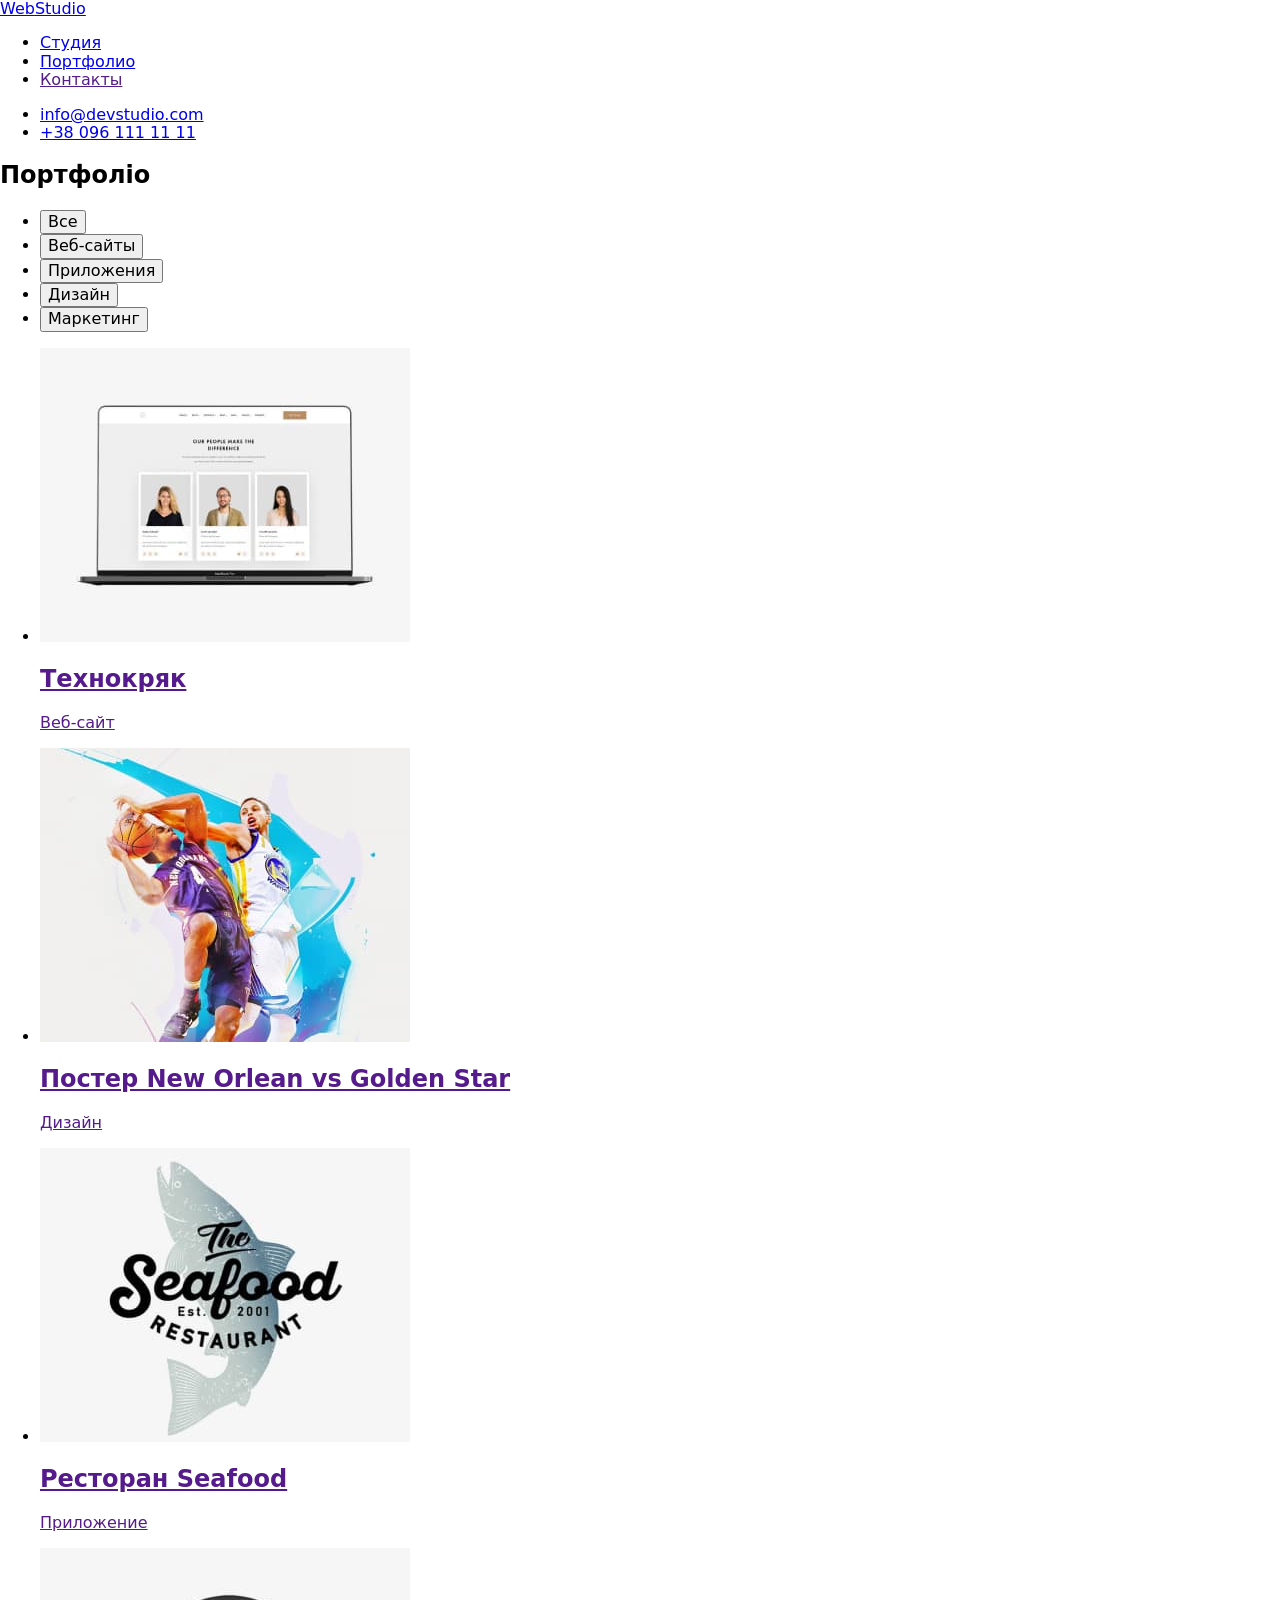
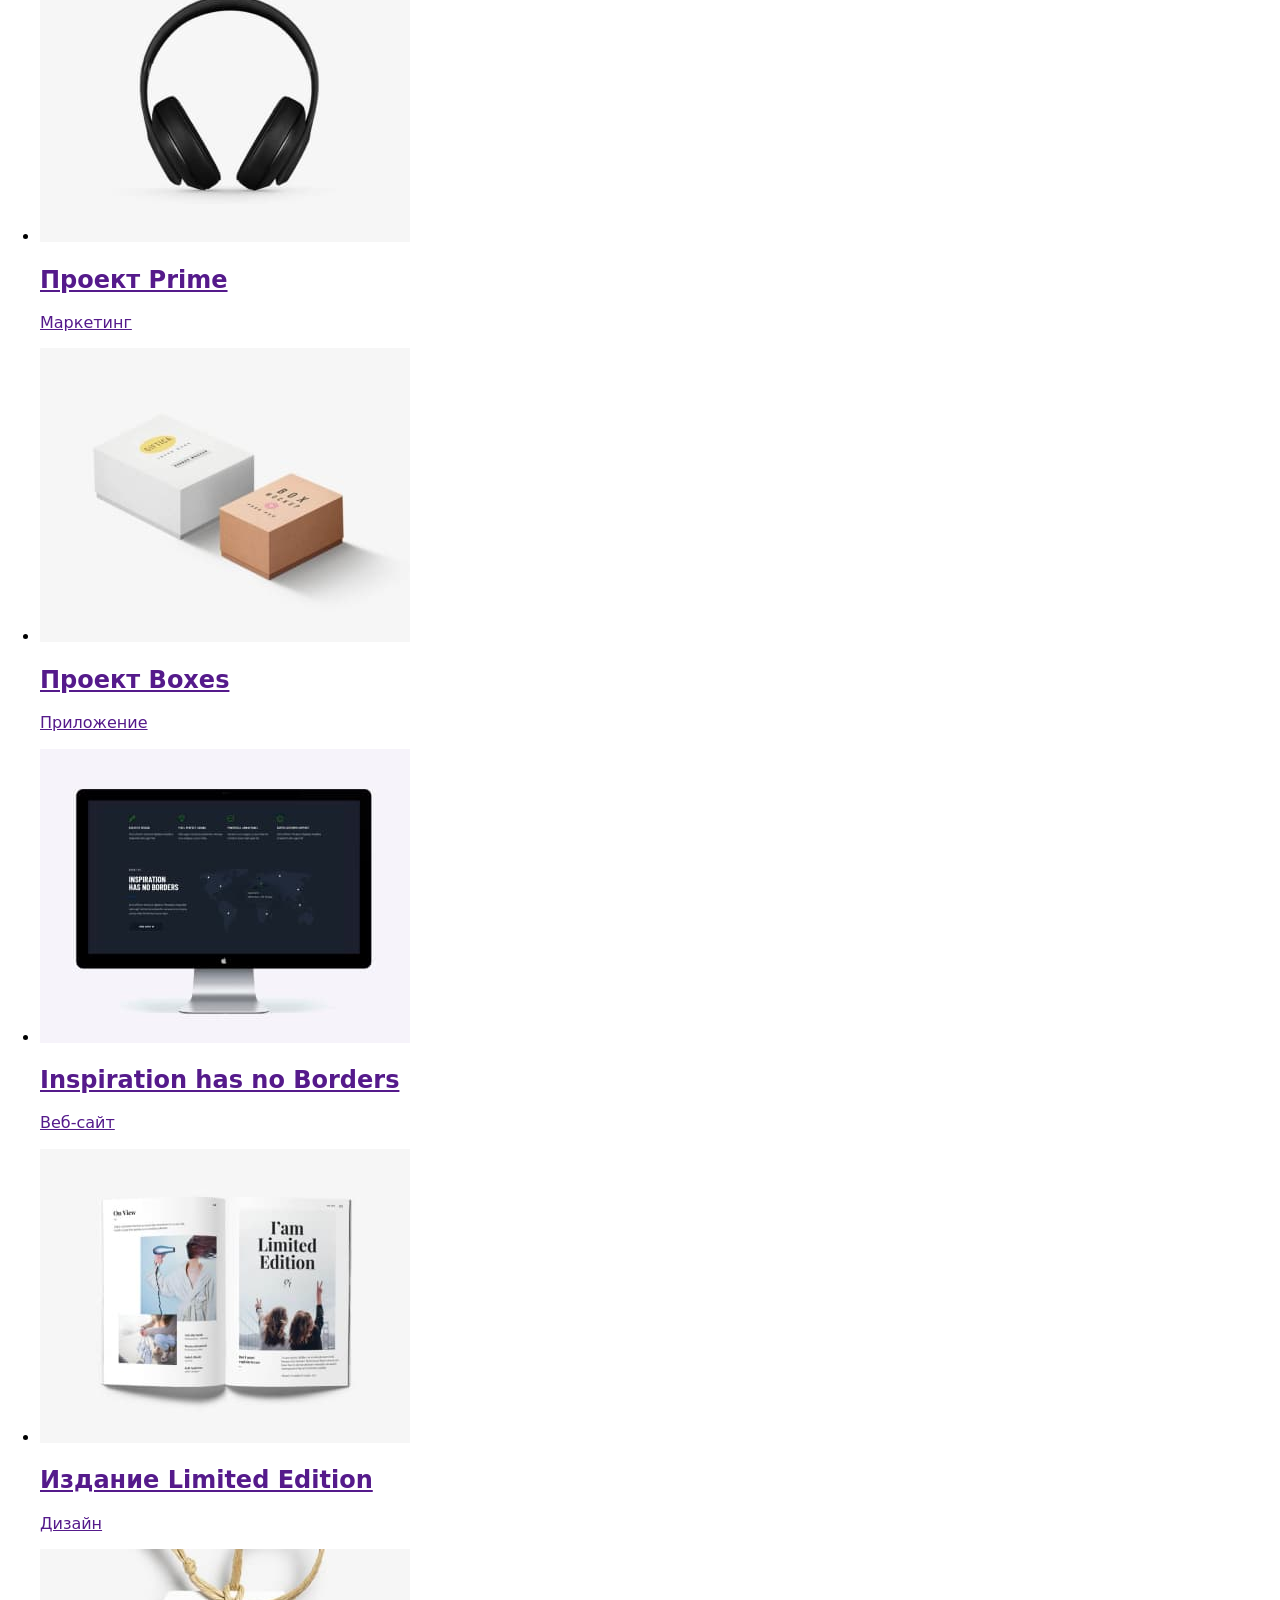
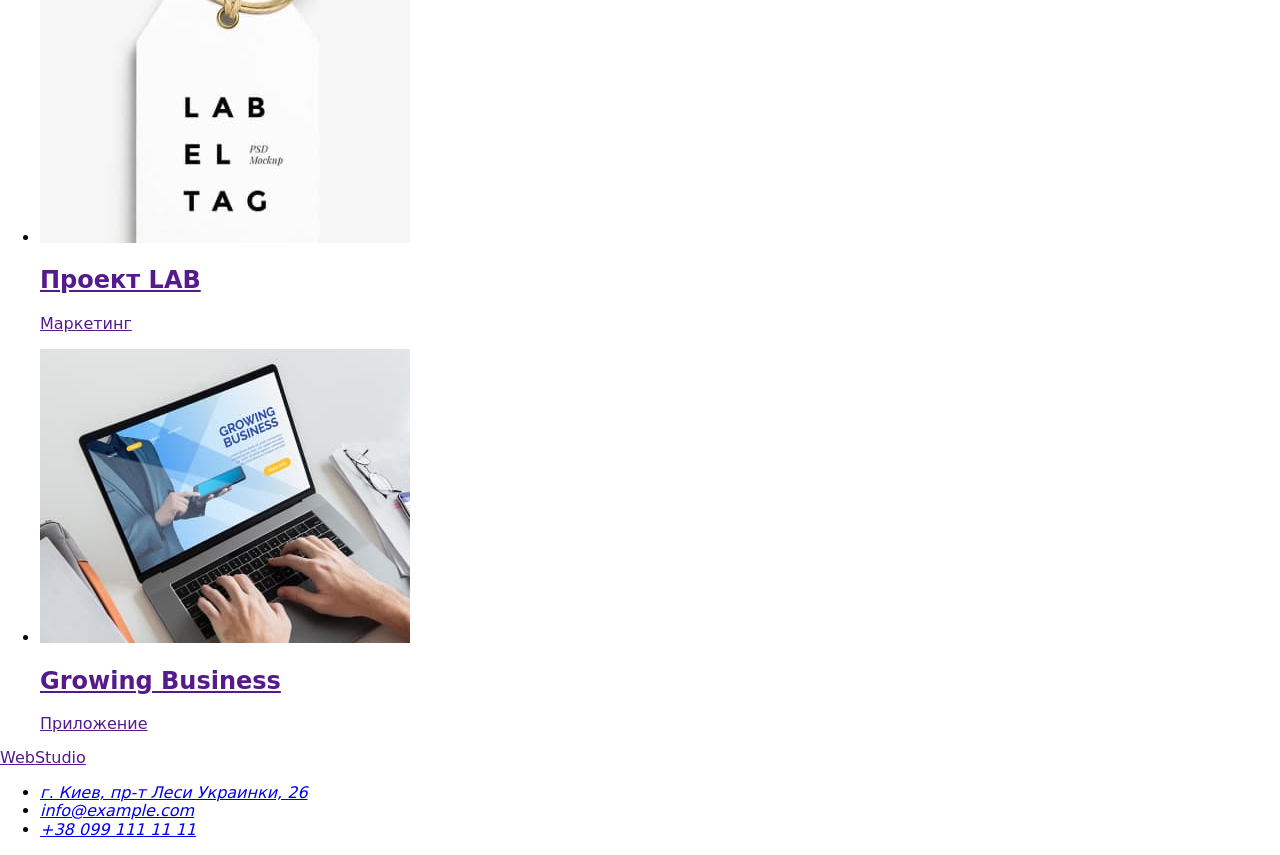
==== portfolio.html @ 5fe084c6 "html" ====
<!DOCTYPE html>
<html lang="ru">
  <head>
    <meta charset="UTF-8" />
    <meta http-equiv="X-UA-Compatible" content="IE=edge" />
    <meta name="viewport" content="width=device-width, initial-scale=1.0" />
    <link rel="preconnect" href="https://fonts.googleapis.com" />
    <link rel="preconnect" href="https://fonts.gstatic.com" crossorigin />
    <link
      href="https://fonts.googleapis.com/css2?family=Raleway:wght@700&family=Roboto:wght@400;500;700;900&display=swap"
      rel="stylesheet"
    />
    <link
      rel="stylesheet"
      href="https://cdnjs.cloudflare.com/ajax/libs/modern-normalize/1.1.0/modern-normalize.min.css"
      integrity="sha512-wpPYUAdjBVSE4KJnH1VR1HeZfpl1ub8YT/NKx4PuQ5NmX2tKuGu6U/JRp5y+Y8XG2tV+wKQpNHVUX03MfMFn9Q=="
      crossorigin="anonymous"
      referrerpolicy="no-referrer"
    />
    <title>Web Studio</title>
    <link
      rel="stylesheet"
      href="./css/styles.css
    "
    />
  </head>
  <body>
    <header class="header">
      <div class="conteiner main-nav">
        <nav class="header-navigation">
          <a href="./index.html" class="logo logo-header link"
            >Web<span class="studio">Studio </span></a
          >
          <ul class="header-list list">
            <li class="header-item">
              <a href="./index.html" class="header-link link">Студия</a>
            </li>
            <li class="header-item">
              <a href="./portfolio.html" class="header-link link current"
                >Портфолио</a
              >
            </li>
            <li class="header-item">
              <a href="" class="header-link link">Контакты</a>
            </li>
          </ul>
        </nav>
        <ul class="header-contact list">
          <li class="header-contact-item">
            <a href="mailto:info@devstudio.com" class="header-contact-link link"
              >info@devstudio.com</a
            >
          </li>
          <li class="header-contact-item">
            <a href="tel:+380961111111" class="header-contact-link link"
              >+38 096 111 11 11</a
            >
          </li>
        </ul>
      </div>
    </header>

    <main>
      <!-- Портфоліо -->
      <section class="portfolio section">
        <div class="conteiner">
          <h1 class="visually-hidden">Портфоліо</h1>
          <ul class="portfollio-list list">
            <li class="portfolio-item">
              <button class="btn" type="button">Все</button>
            </li>
            <li class="portfolio-item">
              <button class="btn" type="button">Веб-сайты</button>
            </li>
            <li class="portfolio-item">
              <button class="btn" type="button">Приложения</button>
            </li>
            <li class="portfolio-item">
              <button class="btn" type="button">Дизайн</button>
            </li>
            <li class="portfolio-item">
              <button class="btn" type="button">Маркетинг</button>
            </li>
          </ul>
          <ul class="portfolio-picture list">
            <li class="portfolio-picture-item">
              <a class="portfolio-link link" href="">
                <img
                  class="portfolio-picture"
                  src="./portfolio/img1.jpg"
                  alt=""
                />
                <div class="portfolio-conect">
                  <h2 class="portfolio-title">Технокряк</h2>
                  <p class="portfolio-text">Веб-сайт</p>
                </div>
              </a>
            </li>

            <li class="portfolio-picture-item">
              <a class="portfolio-link link" href="">
                <img
                  class="portfolio-picture"
                  src="./portfolio/img2.jpg"
                  alt=""
                />
                <div class="portfolio-conect">
                  <h2 class="portfolio-title">
                    Постер New Orlean vs Golden Star
                  </h2>
                  <p class="portfolio-text">Дизайн</p>
                </div>
              </a>
            </li>

            <li class="portfolio-picture-item">
              <a class="portfolio-link link" href="">
                <img
                  class="portfolio-picture"
                  src="./portfolio/img3.jpg"
                  alt=""
                />
                <div class="portfolio-conect">
                  <h2 class="portfolio-title">Ресторан Seafood</h2>
                  <p class="portfolio-text">Приложение</p>
                </div>
              </a>
            </li>

            <li class="portfolio-picture-item">
              <a class="portfolio-link link" href="">
                <img
                  class="portfolio-picture"
                  src="./portfolio/img4.jpg"
                  alt=""
                />
                <div class="portfolio-conect">
                  <h2 class="portfolio-title">Проект Prime</h2>
                  <p class="portfolio-text">Маркетинг</p>
                </div>
              </a>
            </li>
            <li class="portfolio-picture-item">
              <a class="portfolio-link link" href="">
                <img
                  class="portfolio-picture"
                  src="./portfolio/img5.jpg"
                  alt=""
                />
                <div class="portfolio-conect">
                  <h2 class="portfolio-title">Проект Boxes</h2>
                  <p class="portfolio-text">Приложение</p>
                </div>
              </a>
            </li>

            <li class="portfolio-picture-item">
              <a class="portfolio-link link" href="">
                <img
                  class="portfolio-picture"
                  src="./portfolio/img6.jpg"
                  alt=""
                />
                <div class="portfolio-conect">
                  <h2 class="portfolio-title">Inspiration has no Borders</h2>
                  <p class="portfolio-text">Веб-сайт</p>
                </div>
              </a>
            </li>

            <li class="portfolio-picture-item">
              <a class="portfolio-link link" href="">
                <img
                  class="portfolio-picture"
                  src="./portfolio/img7.jpg"
                  alt=""
                />
                <div class="portfolio-conect box">
                  <h2 class="portfolio-title">Издание Limited Edition</h2>
                  <p class="portfolio-text">Дизайн</p>
                </div>
              </a>
            </li>

            <li class="portfolio-picture-item">
              <a class="portfolio-link link" href="">
                <img
                  class="portfolio-picture"
                  src="./portfolio/img8.jpg"
                  alt=""
                />
                <div class="portfolio-conect box">
                  <h2 class="portfolio-title">Проект LAB</h2>
                  <p class="portfolio-text">Маркетинг</p>
                </div>
              </a>
            </li>

            <li class="portfolio-picture-item">
              <a class="portfolio-link link" href="">
                <img
                  class="portfolio-picture"
                  src="./portfolio/img9.jpg"
                  alt=""
                />
                <div class="portfolio-conect box">
                  <h2 class="portfolio-title">Growing Business</h2>
                  <p class="portfolio-text">Приложение</p>
                </div>
              </a>
            </li>
          </ul>
        </div>
      </section>
    </main>
    <footer class="footer">
      <div class="conteiner">
        <a href="" class="logo link footer-logo"
          >Web<span class="studio-footer">Studio </span>
        </a>
        <address class="footer-address">
          <ul class="footer-address list">
            <li class="footer-address-item link">
              <a
                class="footer-link link address-link"
                href="https://goo.gl/maps/RfcwsnExLFUihrQw7"
                target="_blank"
                rel=" noopener noindex nofollow"
                >г. Киев, пр-т Леси Украинки, 26</a
              >
            </li>
            <li class="footer-address-item">
              <a
                class="footer-link link contact-link"
                href="mailto:info@example.com"
                >info@example.com</a
              >
            </li>
            <li class="footer-address-item">
              <a class="footer-link link contact-link" href="tel:+380991111111"
                >+38 099 111 11 11</a
              >
            </li>
          </ul>
        </address>
      </div>
    </footer>
  </body>
</html>
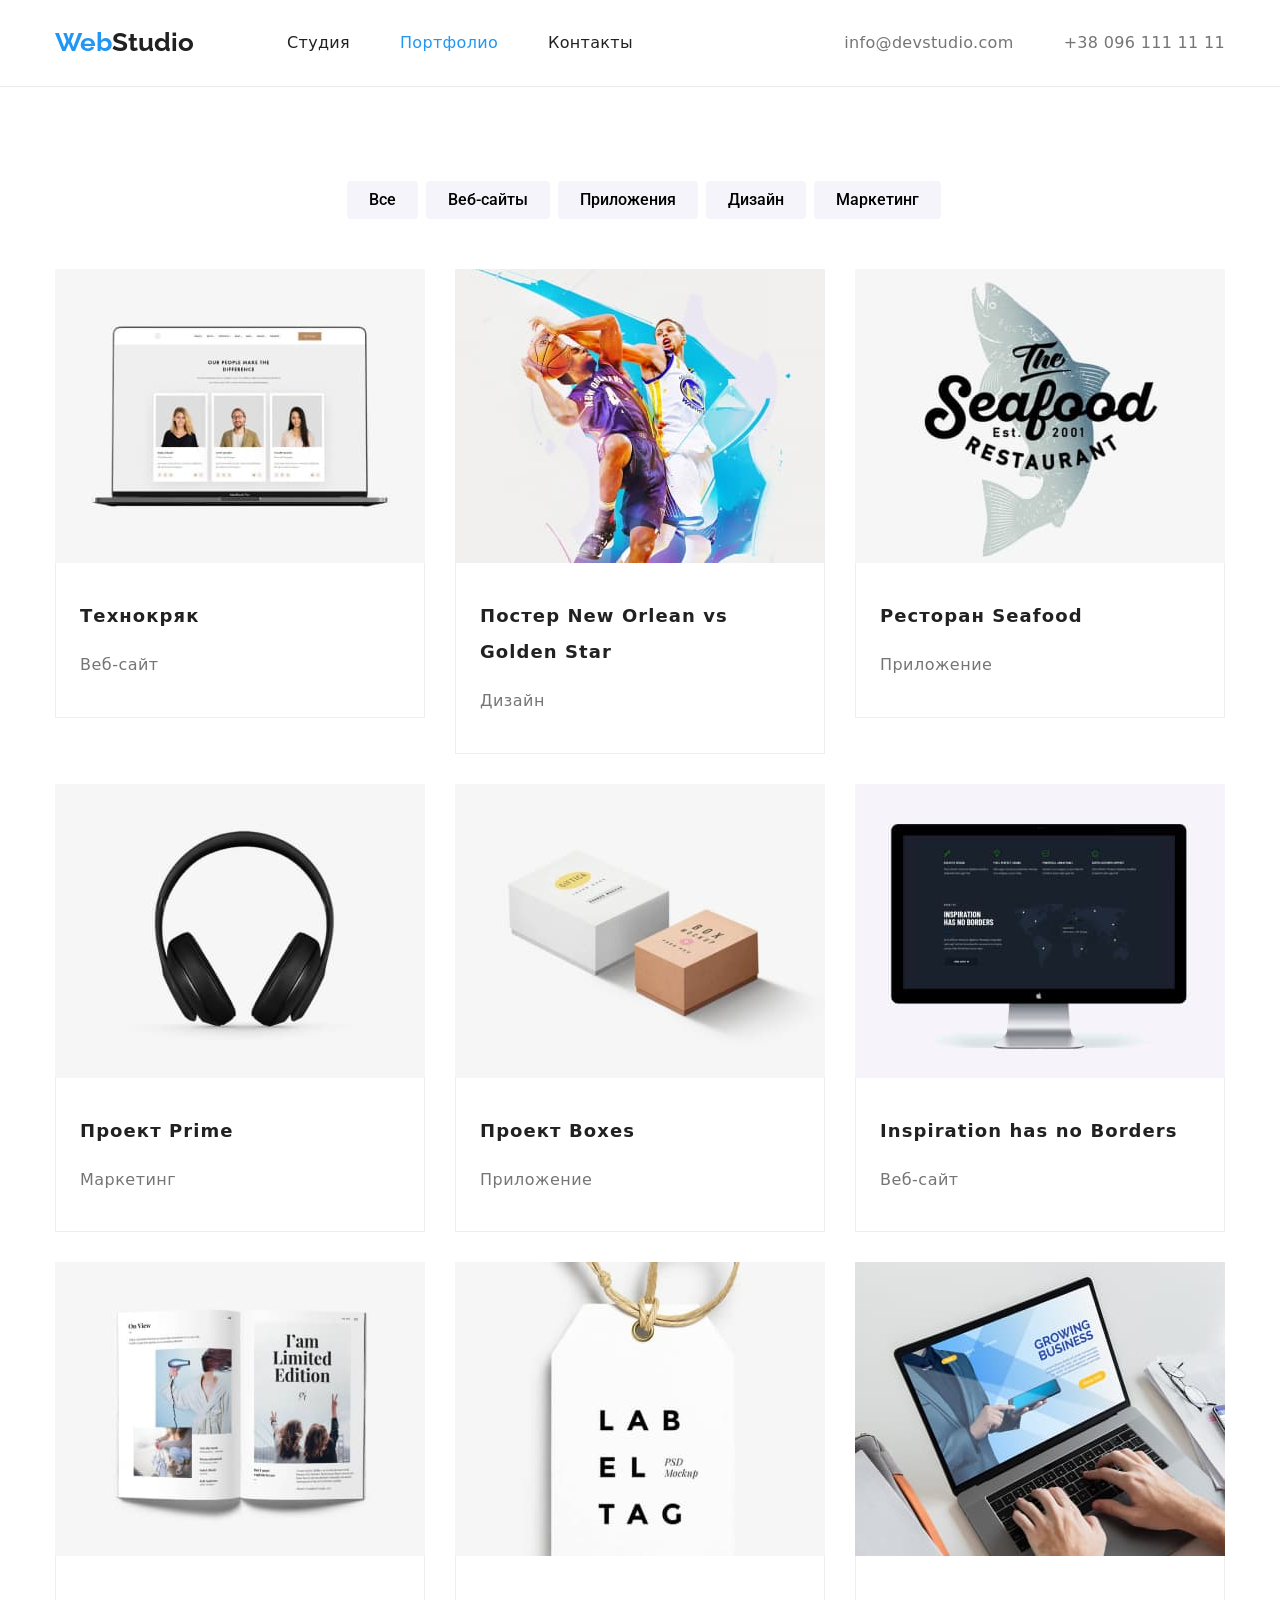
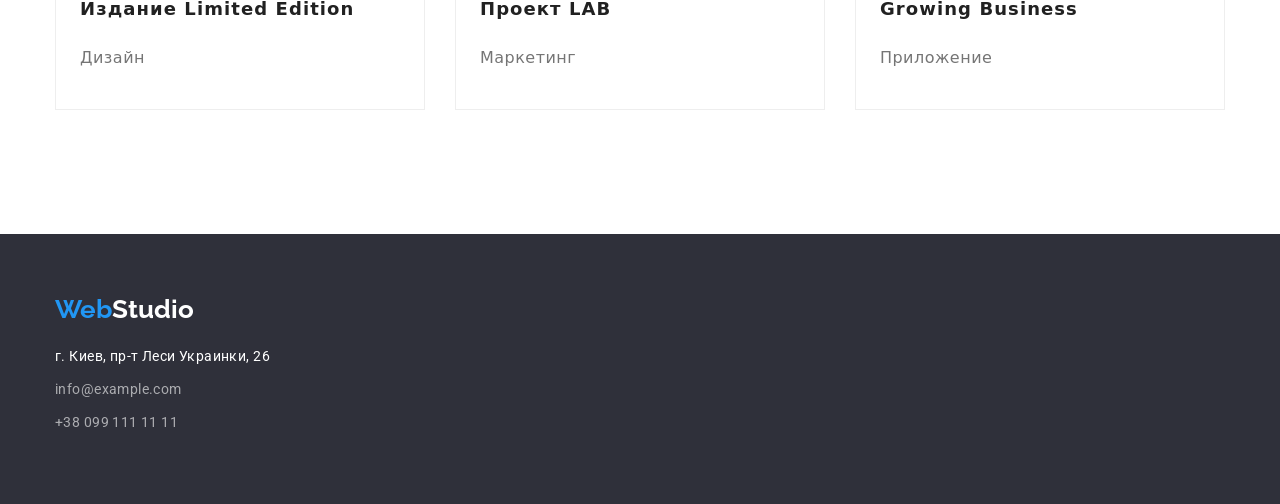
==== commit c5c14c9b: "html" ====
--- a/portfolio.html
+++ b/portfolio.html
@@ -62,7 +62,7 @@
 
     <main>
       <!-- Портфоліо -->
-      <section class="portfolio section">
+      <section class="section">
         <div class="conteiner">
           <h1 class="visually-hidden">Портфоліо</h1>
           <ul class="portfollio-list list">
--- a/css/styles.css
+++ b/css/styles.css
@@ -0,0 +1,475 @@
+/* колір основного тексту #212121 */
+/* колір другорядного тексту #757575 */
+/* колір mail tel footer rgba(255, 255, 255, 0.6); */
+/* заголовок hero та adress footer  #FFFFFF */
+/* фон hero та footer #2F303A */
+/* основний фон #E5E5E5 */
+/* фон наша команда #F5F4FA */
+/* акцент #2196F3 */
+
+:root {
+  --accent-color: #2196f3;
+  --title-text-color: #212121;
+  --primary-text-color: #757575;
+  --text-footer-contact: rgba(255, 255, 255, 0.6);
+  --background-hero-address: #2f303a;
+  --backgraund-main: #e5e5e5;
+  --backgraund-team: #f5f4fa;
+  --white-text-color: #ffffff;
+  --typical-margin: 30px;
+  --typical-padding: 94px;
+}
+p,
+h1,
+h2,
+h3,
+h4,
+h5,
+h6 
+  margin: 0;
+  padding: 0;
+}
+body {
+  font-family: "Roboto", Ubuntu, sans-serif;
+  font-size: 14px;
+  letter-spacing: 0.03em;
+  color: var(--title-text-color);
+  background-color: #ffffff;
+}
+
+img {
+  display: block;
+  max-width: 100%;
+  height: auto;}
+
+button {
+  cursor: pointer;}
+
+.list {
+  list-style: none;
+  padding: 0;
+  margin: 0;
+}
+
+.link {
+  text-decoration: none;
+  font-style: normal;
+}
+.conteiner {
+  width: 1200px;
+  padding-left: 15px;
+  padding-right: 15px;
+  margin: 0 auto;
+}
+
+.logo {
+  font-family: "Raleway";
+  font-weight: 700;
+  font-size: 26px;
+  line-height: 1.19;
+  color: var(--accent-color);
+}
+
+.studio {
+  color: var(--title-text-color);
+}
+.section {
+  padding-top: 94px;
+  padding-bottom: 94px;
+}
+
+.visually-hidden {
+  position: absolute;
+  white-space: nowrap;
+  width: 1px;
+  height: 1px;
+  overflow: hidden;
+  border: 0;
+  padding: 0;
+  clip: rect(0 0 0 0);
+  clip-path: inset(50%);
+  margin: -1px;
+}
+
+/* Header */
+.header {
+ border-bottom: 1px solid #ECECEC;
+ background-color: #ffffff;
+}
+.header-list {
+  display: flex;
+  list-style: none;
+  padding: 0;
+  margin: 0;}
+
+.header-list .header-item + .header-item {
+  margin-left: 50px;
+}
+.header-contact .header-contact-item + .header-contact-item {
+  margin-left: 50px;
+}
+.logo-header {
+  margin-right: 93px;
+  padding-top: 24px;
+  padding-bottom: 25px;
+}
+
+.header-list .header-link {
+  padding-top: 32px;
+  padding-bottom: 32px; 
+  display: block;
+}
+
+.header-link {
+  font-weight: 500;
+  line-height: 1.3;
+  letter-spacing: 0.02em;
+  color: var(--title-text-color);
+}
+.header-item .link.current {
+  color: var(--accent-color);}
+
+.header-link {
+  font-weight: 500;
+  line-height: 1.14;
+  letter-spacing: 0.02em;}
+
+.header-link:hover {
+  color: var(--accent-color);}
+
+.header-link:focus {
+  color: var(--accent-color);
+  background-color: var(--backgraund-team);}
+
+.header-contact .header-contact-link {
+   padding-top: 32px;
+  padding-bottom: 32px; 
+  display: block;
+}
+.header-contact-link:hover {
+  color: var(--accent-color);
+  background-color: var(--backgraund-team);
+}
+
+.header-contact {
+  display: flex;
+  margin-left: auto;}
+
+/* .header-contact .header-contact-item + .header-contact-item {
+  margin-left: 50px;
+} */
+.header-contact-link {
+  font-weight: 500;
+  line-height: 1.4;
+  letter-spacing: 0.02em;
+  color: var(--primary-text-color);}
+
+.header-contact-link:focus {
+  color: var(--accent-color);
+  background-color: var(--backgraund-team);
+}
+/* Main nav */
+  .main-nav {
+    display: flex;
+    align-items: center;
+  }
+
+  .header-navigation {
+  display: flex;
+  align-items: center;
+}
+
+/* Hero  */
+.hero {
+  align-items: center;
+  text-align: center;
+  /* background-color: var(--background-hero-address); */
+  padding-top: 200px;
+  padding-bottom: 200px;
+  background-image:url(../img/img\ hero1.jpg);
+  background-repeat: no-repeat;
+  background-position: center;
+  background-size: auto;
+}
+.hero-title {
+  font-weight: 900;
+  font-size: 44px;
+  line-height: 1.4;
+  letter-spacing: 0.06em;
+  text-transform: uppercase;
+  color: var(--white-text-color);
+  margin-bottom: var(--typical-margin);
+  flex-wrap: wrap;
+  max-width: 696px;
+  text-align: center;
+margin: auto; 
+  
+}
+.hero-btn {
+  min-width: 200px;
+  height: 50px;
+  background-color: var(--accent-color);
+  font-family: Roboto;
+  font-weight: 700;
+  font-size: 16px;
+  line-height: 1.9;
+  align-items: center;
+  text-align: center;
+  letter-spacing: 0.06em;
+  cursor: pointer;
+  color: var(--white-text-color);
+  box-shadow: 0px 4px 4px rgba(0, 0, 0, 0.15);
+  border-radius: 4px;
+  margin-top: 30px;
+  border: none;
+}
+/* Feature/ */
+
+.feature-top-title {
+  font-weight: 700;
+  font-size: 14px;
+  line-height: 1.14;
+  text-transform: uppercase;
+  color: var(--title-text-color);
+  margin-bottom: 10px;
+}
+.feature-item + .feature-item {
+  margin-left: 30px;
+}
+
+.feature-text {
+  line-height: 1.7;
+  color: var(--primary-text-color);
+  max-width: 270px;
+}
+
+.feature .list {
+ display: flex;
+ padding: 0;
+ margin: 0;
+}
+/* About/ */
+.about {
+  background-color: var(--backgraund-team);
+  padding: 0;
+  margin: 0;
+}
+.about-list {
+  display: flex;
+  padding: 0;
+  margin: 0;
+}
+.about-item  + .about-item {
+  margin-left: 30px;
+}
+.about-title {
+  font-weight: 700;
+  font-size: 36px;
+  line-height: 1.67;
+  text-align: center;
+  color: var(--title-text-color);
+  margin-bottom: 50px;
+}
+/* Team/ */
+.team {
+  background-color: var(--backgraund-team);
+ 
+}
+.team-list {
+  display: flex;
+  padding: 0;
+  margin: 0;
+}
+.team-title {
+  font-weight: 700;
+  font-size: 36px;
+  line-height: 1.17;
+  text-align: center;
+  margin-bottom: 50px;
+
+  color: var(--title-text-color);
+}
+.team-top-title {
+ font-weight: 500;
+ font-size: 16px;
+ line-height: 1.19;
+  margin-top: var(--typical-margin);
+  margin-bottom: 10px;
+}
+.team-item {
+  width: 270px;
+  /* border: 1px solid #ffffff; */
+  box-shadow: 0px 1px 3px rgba(0, 0, 0, 0.12), 0px 1px 1px rgba(0, 0, 0, 0.14), 0px 2px 1px rgba(0, 0, 0, 0.2);
+  border-radius: 0px 0px 4px 4px;
+  text-align: center;
+  background-color: #ffffff;
+}
+.team-item + .team-item {
+  margin-left: 30px;
+}
+.team-text {
+  font-size: 16px;
+  line-height: 1.19;
+  margin-bottom: 30px;
+  text-align: center;
+  letter-spacing: 0.03em;
+   color: var(--primary-text-color);
+}
+/* Footer/ */
+.footer {
+  background-color: var(--background-hero-address);
+  padding-top: 60px;
+  padding-bottom: 60px;
+}
+.footer-address-item {
+  margin-bottom: 9px;
+}
+/* /* .footer-logo {
+  margin-bottom: 20px;
+} */
+.footer-address-item:first-child {
+  margin-top: 20px; 
+}
+
+.footer-address-item:not(:last-child) {
+  margin-bottom: 9px;
+}
+
+
+.studio-footer {
+  color: var(--white-text-color);
+  margin-bottom: 20px;
+}
+.footer-link {
+  font-family: "Roboto";
+  font-style: normal;
+  font-weight: 400;
+  font-size: 14px;
+  line-height: 1.7;
+  letter-spacing: 0.03em;
+  color: var(--white-text-color);
+  padding-bottom: 9px;
+ 
+}
+
+.footer-link:hover {
+  color: var(--accent-color);
+}
+.footer-link:focus {
+  color: var(--accent-color);
+}
+.footer-address
+.contact-link {
+  line-height: 1.7;
+  letter-spacing: 0.03em;
+  color: rgba(255, 255, 255, 0.6);
+}
+
+.footer-link:not(:last-child) {
+  margin-bottom: 9px;
+} 
+
+
+/* Портфоліо */
+
+.button {
+  font-family: "Roboto";
+  font-weight: 500;
+  font-size: 16px;
+  line-height: 1.62;
+  text-align: center;
+ 
+}
+.btn:hover {
+  background-color: var(--accent-color);
+  color: var(--white-text-color);
+}
+
+.btn:focus {
+  background-color: var(--accent-color);
+  color: var(--white-text-color);
+}
+
+.btn {
+  font-family: "Roboto";
+  font-weight: 500;
+  font-size: 16px;
+  line-height: 1.63;
+  cursor: pointer;
+  border: none;
+  background: #F5F4FA;
+  border-radius: 4px;
+  padding: 6px 22px 6px 22px;
+}
+
+.portfollio-list:nth-child(1n,2n,3n){
+  margin-top: 50px;
+}
+.portfollio-list{
+  display: flex;
+  justify-content: center;
+  margin-bottom: 50px;
+  background-color: #ffffff;
+} 
+
+.portfollio-list .portfolio-item {
+  margin-left: 8px;
+}
+.portfolio-title {
+  font-weight: 700;
+  font-size: 18px;
+  line-height: 2;
+  margin-bottom: 4px;
+  letter-spacing: 0.06em;
+  color: var(--title-text-color);
+}
+.portfolio-text {
+  font-size: 16px;
+  line-height: 1.9;
+  letter-spacing: 0.03em;
+  /* margin-bottom: 20px; */
+  color: var(--primary-text-color);
+}
+.portfolio-picture {
+  display: flex;
+  flex-wrap: wrap;
+  background-color: #ffffff;
+}
+
+/* calc((100% - кол-ищ margin в строке * на значение margin ) / на кол-во элементов в строке) */
+.portfolio-picture-item {
+
+  flex-basis: calc((100% - 60px) / 3);
+  margin-right: 30px; 
+  margin-bottom: 30px;
+  background: #FFFFFF;
+}
+
+.portfolio-picture-item:nth-child(1n){
+margin-left: 0;
+}
+.portfolio-picture-item:nth-child(3n) {
+  margin-right: 0;
+} 
+.portfolio-conect {
+  padding-top: 20px;
+  padding-bottom: 20px;
+  padding-left: 24px;
+  padding-right: 24px;
+  border-left: 1px solid #EEEEEE;
+  border-right: 1px solid #EEEEEE;
+  border-bottom: 1px solid #EEEEEE;;
+}
+..portfolio-conect:first-child {
+  margin-bottom: 4px;
+}
+
+.portfolio-picture-item::not(:nth-child(3n)){
+  margin-right: 30px;
+}
+.portfolio-picture-item:nth-last-child(7, 8, 9){
+  margin-bottom: 0;
+}
+.portfolio-picture-item::not(:nth-child(3n)){
+  margin-left: 30px;
+}
